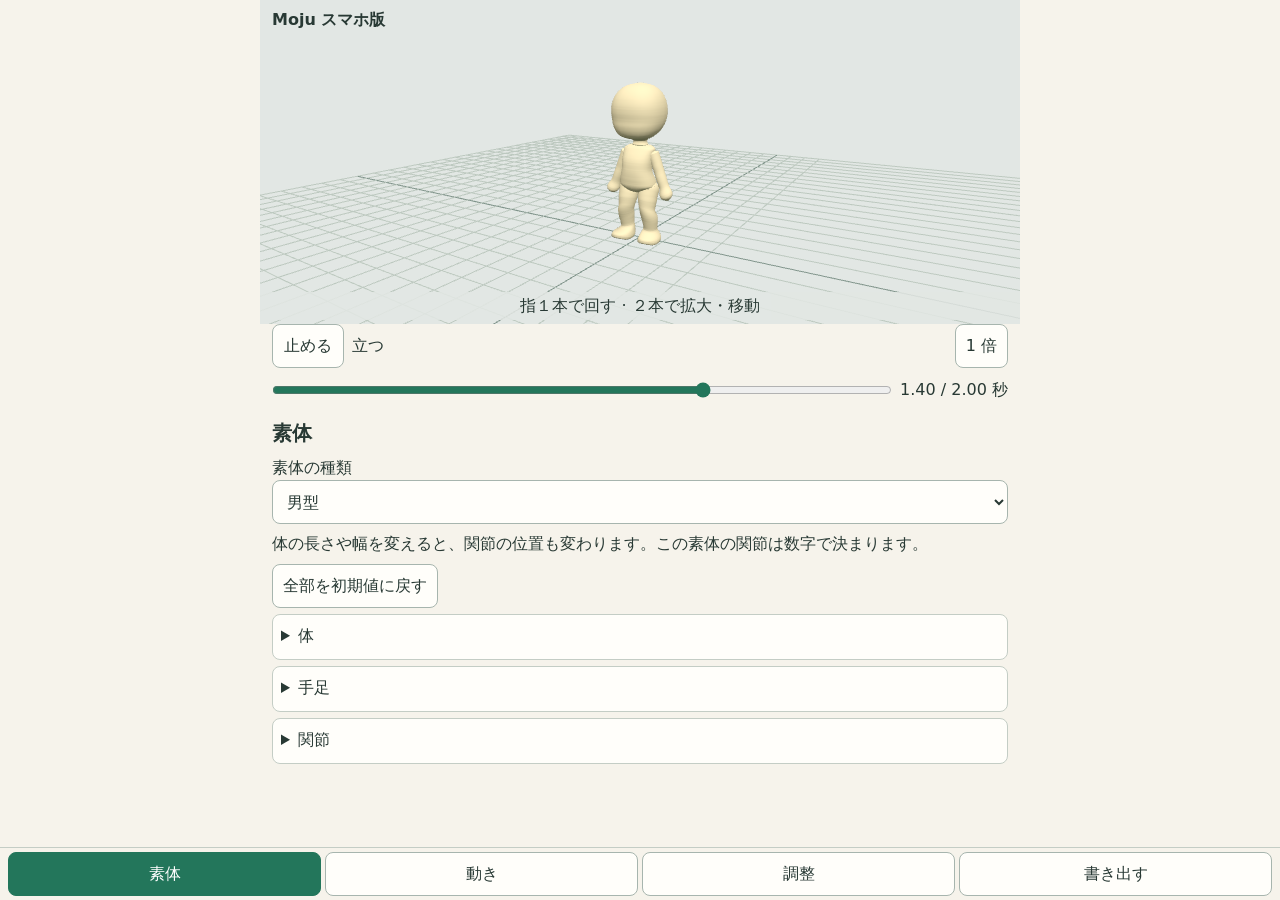
==== mobile/index.html @ 87321634 "Moju スマホ版を公開 Co-Authored-By: Claude Fable 5.2 <noreply@anthropic.com>" ====
<!doctype html>
<html lang="ja">
<head>
  <meta charset="utf-8">
  <meta name="viewport" content="width=device-width, initial-scale=1, viewport-fit=cover">
  <meta name="theme-color" content="#f6f3eb">
  <title>Moju スマホ版</title>
  <link rel="stylesheet" href="./mobile.css">
  <script type="importmap">
{
  "imports": {
    "three": "../vendor/three/build/three.module.js",
    "three/addons/": "../vendor/three/addons/"
  }
}
</script>
</head>
<body>
  <main>
    <section id="viewer" aria-label="素体の立体表示">
      <h1>Moju スマホ版</h1>
      <p class="gesture-hint">指１本で回す · ２本で拡大・移動</p>
    </section>
    <section class="transport" aria-label="動きの再生">
      <div class="play-row">
        <button id="play" type="button" disabled>再生</button>
        <span id="current-motion">読み込み中…</span>
        <button id="speed" type="button" aria-label="速さ 1 倍。押すと切り替え"><span id="speed-value">1 倍</span></button>
      </div>
      <div class="time-row">
        <label for="timeline" class="visually-hidden">再生する時間</label>
        <input id="timeline" type="range" min="0" max="1" step="0.01" value="0" disabled>
        <output id="time-value" for="timeline">0.00 / 0.00 秒</output>
      </div>
    </section>
    <div id="panels">
      <p id="status" role="status" aria-live="polite">素体を準備しています…</p>
      <p id="error" role="alert" hidden></p>
      <section id="panel-body" role="tabpanel" aria-labelledby="tab-body">
        <h2>素体</h2>
        <label for="preset">素体の種類</label>
        <select id="preset"><option value="male">男型</option><option value="female">女型</option></select>
        <p>体の長さや幅を変えると、関節の位置も変わります。この素体の関節は数字で決まります。</p>
        <button id="reset-body" type="button">全部を初期値に戻す</button>
        <div id="body-settings"></div>
      </section>
      <section id="panel-motion" role="tabpanel" aria-labelledby="tab-motion" hidden>
        <h2 class="visually-hidden">動き</h2>
        <label for="motion-search" class="visually-hidden">動きをさがす</label>
        <input id="motion-search" type="search" placeholder="動きをさがす" autocomplete="off" aria-controls="motion-list">
        <p class="motion-hint">右のチェックを入れた動きが書き出しに入ります</p>
        <p id="motion-empty" role="status" hidden>当てはまる動きがありません。</p>
        <div id="motion-list"></div>
      </section>
      <section id="panel-tuning" role="tabpanel" aria-labelledby="tab-tuning" hidden>
        <h2>調整</h2><p>つまみを離すと、いまの動きを作り直して反映します。</p>
        <div id="tuning-settings"></div>
        <details open><summary>関節の角度の足し引き(いま選んでいる動きだけ)</summary>
          <div class="detail-content"><p id="offset-motion"></p>
            <label for="offset-joint">関節</label><select id="offset-joint"></select>
            <div id="offset-settings"></div>
          </div>
        </details>
      </section>
      <section id="panel-export" role="tabpanel" aria-labelledby="tab-export" hidden>
        <h2>書き出す</h2>
        <label for="export-name">名前</label><input id="export-name" type="text" value="moju" maxlength="64" autocomplete="off">
        <p id="export-count">入る動き: 7 個</p><p id="export-size">ファイルの大きさ: 作成後に表示します</p>
        <button id="export-glb" class="primary" type="button">ゲーム用に書き出す(.glb)</button>
        <div class="settings-files">
          <button id="save-settings" type="button">設定をファイルに保存(.json)</button>
          <button id="load-settings" type="button">設定を読み込む</button>
          <input id="settings-file" type="file" accept=".json,application/json" hidden>
        </div>
      </section>
    </div>
  </main>
  <nav id="tabs" role="tablist" aria-label="編集する項目">
    <button id="tab-body" role="tab" aria-controls="panel-body" aria-selected="true" type="button">素体</button>
    <button id="tab-motion" role="tab" aria-controls="panel-motion" aria-selected="false" tabindex="-1" type="button">動き</button>
    <button id="tab-tuning" role="tab" aria-controls="panel-tuning" aria-selected="false" tabindex="-1" type="button">調整</button>
    <button id="tab-export" role="tab" aria-controls="panel-export" aria-selected="false" tabindex="-1" type="button">書き出す</button>
  </nav>
  <script>
    (() => {
      const report = reason => {
        const box = document.querySelector('#error');
        box.hidden = false;
        box.textContent = `スマホ版を動かせませんでした: ${reason?.message ?? reason}`;
        document.querySelector('#panels').scrollTop = 0;
      };
      let resolveReady, rejectReady;
      window.__mobile = { state: null, ready: new Promise((resolve, reject) => {
        resolveReady = resolve; rejectReady = reject;
      }), clipNames: () => [] };
      window.__mobile.ready.catch(() => {});
      addEventListener('error', event => report(event.error ?? event.message));
      addEventListener('unhandledrejection', event => report(event.reason));
      import('./mobile.js').then(module => module.start()).then(resolveReady, error => {
        report(error); rejectReady(error);
      });
    })();
  </script>
</body>
</html>
---- mobile/mobile.css ----
:root { color-scheme: light; font: 16px/1.5 system-ui, sans-serif; color: #283934; background: #f6f3eb; }
* { box-sizing: border-box; }
html { height: 100%; overflow: hidden; }
body { margin: 0; height: 100vh; height: 100dvh; overflow: hidden; display: flex; flex-direction: column; padding: env(safe-area-inset-top) env(safe-area-inset-right) 0 env(safe-area-inset-left); }
main { flex: 1; min-height: 0; min-width: 0; width: 100%; max-width: 760px; margin: 0 auto; display: grid; grid-template-rows: max(220px, 36vh) auto minmax(0, 1fr); grid-template-rows: max(220px, 36dvh) auto minmax(0, 1fr); }
h1 { position: absolute; z-index: 1; top: 8px; left: 12px; margin: 0; font-size: 16px; pointer-events: none; }
h2 { margin: 0 0 8px; font-size: 20px; }
p { margin: 8px 0; overflow-wrap: anywhere; }
button, input, select, output, summary { font: inherit; }
button, select, input[type="text"], input[type="search"] { min-height: 44px; border: 1px solid #a7b5ae; border-radius: 8px; padding: 8px 10px; background: #fffefa; color: inherit; }
button { cursor: pointer; touch-action: manipulation; white-space: normal; overflow-wrap: anywhere; }
button:disabled { cursor: default; opacity: .6; }
button:focus-visible, input:focus-visible, select:focus-visible, summary:focus-visible { outline: 3px solid #23765b; outline-offset: 2px; }
input, select { max-width: 100%; }
input[type="range"] { display: block; width: 100%; min-width: 0; height: 44px; margin: 0; accent-color: #23765b; }
input[type="text"], input[type="search"], select { width: 100%; min-width: 0; }
input[type="checkbox"] { width: 24px; height: 24px; margin: 0; flex-shrink: 0; accent-color: #23765b; }
[hidden] { display: none !important; }
.visually-hidden { position: absolute; width: 1px; height: 1px; padding: 0; margin: -1px; overflow: hidden; clip-path: inset(50%); white-space: nowrap; }
#viewer { position: relative; width: 100%; min-width: 0; min-height: 0; overflow: hidden; background: #e2e7e4; }
#viewer canvas { width: 100%; height: 100%; display: block; touch-action: none; }
.gesture-hint { position: absolute; bottom: 4px; left: 0; right: 0; text-align: center; margin: 0; padding: 2px; pointer-events: none; background: #e2e7e4dc; }
.transport { min-width: 0; padding: 0 12px; line-height: 1.25; }
.play-row { display: grid; grid-template-columns: 72px minmax(0, 1fr) auto; align-items: center; gap: 8px; min-height: 44px; }
.play-row button { min-width: 0; }
#speed { white-space: nowrap; font-variant-numeric: tabular-nums; }
#current-motion { min-width: 0; overflow: hidden; text-overflow: ellipsis; white-space: nowrap; }
.time-row { display: grid; grid-template-columns: minmax(0, 1fr) auto; align-items: center; gap: 8px; min-height: 44px; }
#time-value { white-space: nowrap; font-variant-numeric: tabular-nums; }
#panels { min-height: 0; min-width: 0; padding: 6px 12px; overflow-y: auto; overflow-x: hidden; overscroll-behavior-y: contain; -webkit-overflow-scrolling: touch; }
#status { color: #435d50; }
#error { padding: 8px; border: 1px solid #a03a32; border-radius: 8px; color: #82251e; background: #fff0ed; }
details { border: 1px solid #c4cdc5; border-radius: 8px; background: #fffefa; margin-top: 6px; min-width: 0; }
summary { min-height: 44px; padding: 10px 8px; line-height: 1.4; cursor: pointer; overflow-wrap: anywhere; }
.detail-content { padding: 0 8px 6px; min-width: 0; }
.setting { padding: 4px 0 6px; border-bottom: 1px solid #dce1d9; }
.setting:last-child { border-bottom: 0; }
.setting-heading { display: grid; grid-template-columns: minmax(0, 1fr) auto auto; align-items: center; gap: 6px; }
.setting label { min-width: 0; font-weight: 600; line-height: 1.25; overflow-wrap: anywhere; }
.setting p { font-size: 16px; line-height: 1.25; color: #4b5c52; margin: 0; }
.setting output { font-weight: normal; font-variant-numeric: tabular-nums; }
.setting button { padding: 4px 6px; font-size: 16px; white-space: nowrap; }
.motion-hint { margin: 4px 0; line-height: 1.2; }
#motion-list details { margin-top: 4px; }
.group-count { display: inline-block; margin-left: 6px; white-space: nowrap; font-variant-numeric: tabular-nums; color: #435d50; }
.motion-row { display: grid; grid-template-columns: minmax(0, 1fr) 44px; align-items: center; gap: 4px; min-width: 0; }
.motion-row > button { min-width: 0; width: 100%; min-height: 44px; padding: 6px 8px; line-height: 1.25; text-align: left; }
.motion-row > button[aria-pressed="true"] { background: #e3f2e7; border-color: #23765b; font-weight: 600; }
.include-label { display: flex; align-items: center; justify-content: center; width: 44px; height: 44px; cursor: pointer; touch-action: manipulation; }
.primary { background: #23765b; border-color: #23765b; color: white; }
#panel-export button, .settings-files { width: 100%; }
.settings-files { display: grid; gap: 12px; margin: 24px 0; }
#tabs { flex: none; display: grid; grid-template-columns: repeat(4, minmax(0, 1fr)); gap: 4px; padding: 4px 8px calc(4px + env(safe-area-inset-bottom)); background: #f6f3eb; border-top: 1px solid #c4cdc5; }
#tabs button { padding: 8px 2px; min-width: 0; min-height: 44px; line-height: 1.25; }
#tabs button[aria-selected="true"] { background: #23765b; color: white; border-color: #23765b; }
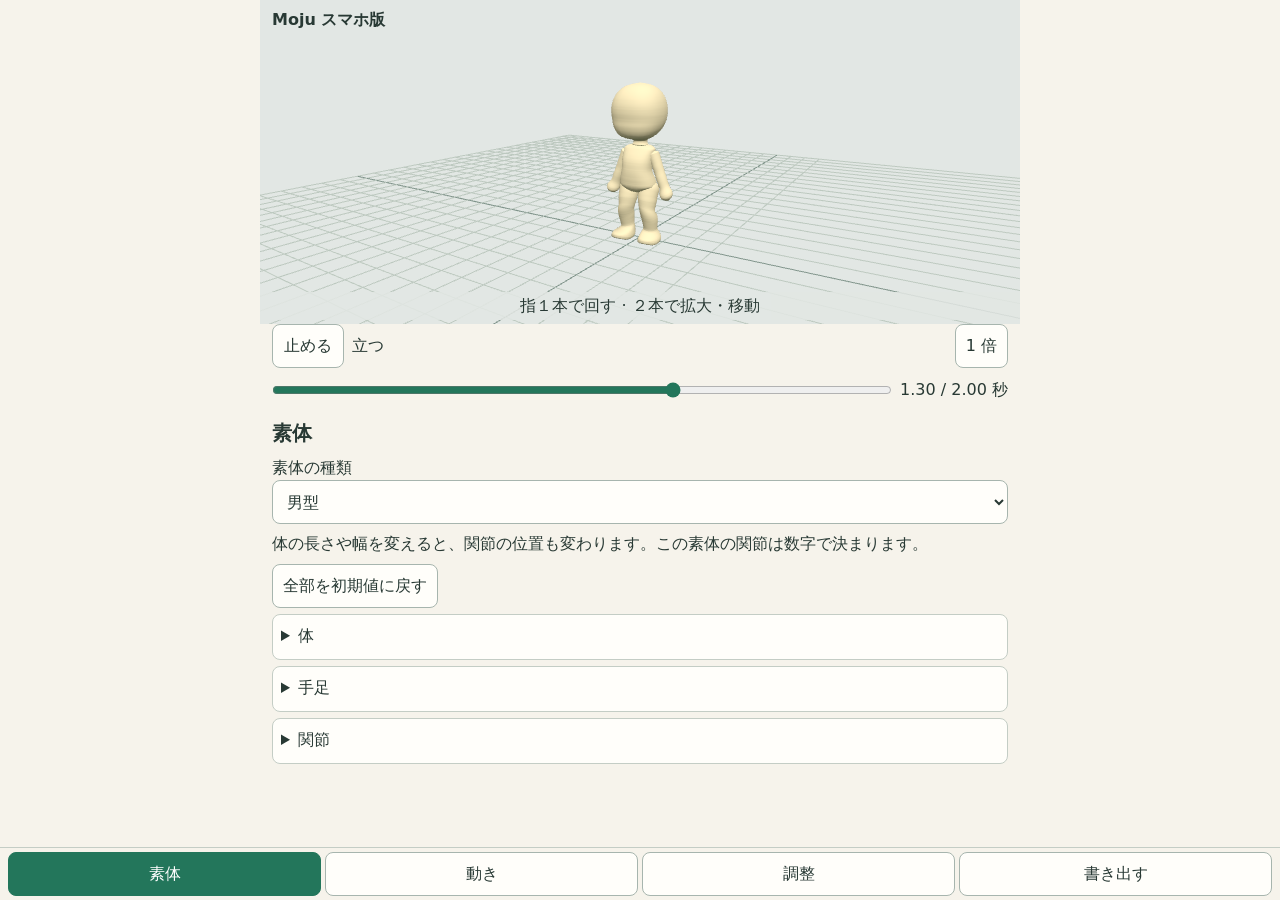
==== commit 3c987c6b: "Moju スマホ版を更新 (410d93a)" ====
--- a/mobile/index.html
+++ b/mobile/index.html
@@ -68,10 +68,11 @@
         <p id="export-count">入る動き: 7 個</p><p id="export-size">ファイルの大きさ: 作成後に表示します</p>
         <button id="export-glb" class="primary" type="button">ゲーム用に書き出す(.glb)</button>
         <div class="settings-files">
-          <button id="save-settings" type="button">設定をファイルに保存(.json)</button>
+          <button id="save-settings" type="button">設定をファイルに保存(.mojumannequin)</button>
           <button id="load-settings" type="button">設定を読み込む</button>
-          <input id="settings-file" type="file" accept=".json,application/json" hidden>
+          <input id="settings-file" type="file" accept=".mojumannequin,.json,application/json" hidden>
         </div>
+        <p><small id="site-version">版: 手元の開発版</small></p>
       </section>
     </div>
   </main>
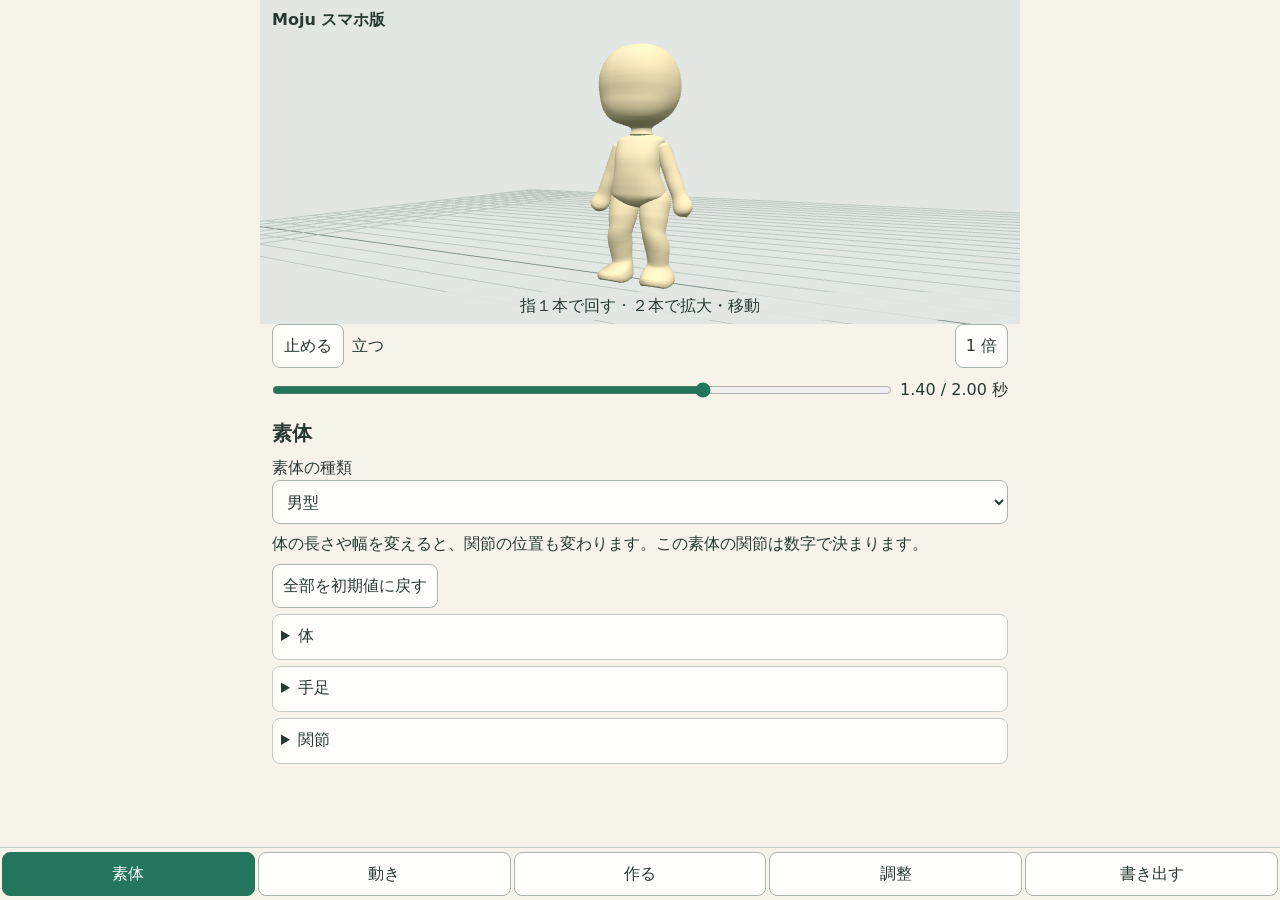
==== commit b270c16b: "Moju スマホ版を更新 (f4f5c90)" ====
--- a/mobile/index.html
+++ b/mobile/index.html
@@ -52,6 +52,7 @@
         <p id="motion-empty" role="status" hidden>当てはまる動きがありません。</p>
         <div id="motion-list"></div>
       </section>
+      <section id="panel-make" role="tabpanel" aria-labelledby="tab-make" hidden></section>
       <section id="panel-tuning" role="tabpanel" aria-labelledby="tab-tuning" hidden>
         <h2>調整</h2><p>つまみを離すと、いまの動きを作り直して反映します。</p>
         <div id="tuning-settings"></div>
@@ -79,6 +80,7 @@
   <nav id="tabs" role="tablist" aria-label="編集する項目">
     <button id="tab-body" role="tab" aria-controls="panel-body" aria-selected="true" type="button">素体</button>
     <button id="tab-motion" role="tab" aria-controls="panel-motion" aria-selected="false" tabindex="-1" type="button">動き</button>
+    <button id="tab-make" role="tab" aria-controls="panel-make" aria-selected="false" tabindex="-1" type="button">作る</button>
     <button id="tab-tuning" role="tab" aria-controls="panel-tuning" aria-selected="false" tabindex="-1" type="button">調整</button>
     <button id="tab-export" role="tab" aria-controls="panel-export" aria-selected="false" tabindex="-1" type="button">書き出す</button>
   </nav>
--- a/mobile/mobile.css
+++ b/mobile/mobile.css
@@ -50,6 +50,61 @@
 .primary { background: #23765b; border-color: #23765b; color: white; }
 #panel-export button, .settings-files { width: 100%; }
 .settings-files { display: grid; gap: 12px; margin: 24px 0; }
-#tabs { flex: none; display: grid; grid-template-columns: repeat(4, minmax(0, 1fr)); gap: 4px; padding: 4px 8px calc(4px + env(safe-area-inset-bottom)); background: #f6f3eb; border-top: 1px solid #c4cdc5; }
-#tabs button { padding: 8px 2px; min-width: 0; min-height: 44px; line-height: 1.25; }
+#tabs { flex: none; display: grid; grid-template-columns: repeat(5, minmax(0, 1fr)); gap: 3px; padding: 4px 2px calc(4px + env(safe-area-inset-bottom)); background: #f6f3eb; border-top: 1px solid #c4cdc5; }
+#tabs button { padding: 8px 1px; min-width: 0; min-height: 44px; line-height: 1.25; }
 #tabs button[aria-selected="true"] { background: #23765b; color: white; border-color: #23765b; }
+#tabs button { font-size: clamp(14px, 4vw, 16px); white-space: nowrap; overflow-wrap: normal; }
+.make-section { min-width: 0; border-top: 1px solid #c4cdc5; padding: 2px 0; }
+.make-section h3 { margin: 0; font-size: 15px; white-space: nowrap; }
+.make-section label { display: block; margin: 0; }
+.make-section .make-check { display: flex; align-items: center; gap: 4px; min-height: 44px; font-size: 12px; cursor: pointer; }
+.make-actions { display: grid; grid-template-columns: repeat(2, minmax(0, 1fr)); gap: 4px; margin: 4px 0; }
+.make-actions > button { min-width: 0; padding: 4px; font-size: 13px; }
+.make-motion { border-top: 0; }
+.make-motion-row { display: grid; grid-template-columns: minmax(0, 1fr) 44px; gap: 4px; }
+.make-motion-row > label { position: absolute; clip-path: inset(50%); width: 1px; height: 1px; overflow: hidden; }
+.make-motion-row:empty { display: none; }
+.make-motion-menu .make-new { grid-column: 1 / -1; }
+.make-motion-row select { font-size: 14px; padding: 4px 6px; }
+.make-key-toolbar { display: grid; grid-template-columns: minmax(0, 1fr) 106px; gap: 4px; }
+.make-keys { display: flex; gap: 4px; overflow-x: auto; min-width: 0; scrollbar-width: none; }
+.make-keys button { flex: none; min-width: 44px; white-space: nowrap; padding: 4px 6px; font-size: 13px; }
+.make-preview { padding: 4px; font-size: 12px; white-space: nowrap; }
+.make-key-time { display: grid; grid-template-columns: 44px minmax(0, 1fr) 98px; align-items: center; gap: 4px; position: relative; }
+.make-key-time label { position: absolute; clip-path: inset(50%); width: 1px; height: 1px; overflow: hidden; }
+.make-key-time output { font-size: 11px; }
+.make-key-time input { grid-column: 2; grid-row: 1; }
+.make-key-time button { font-size: 12px; padding: 4px; }
+.make-pose-heading { display: flex; justify-content: space-between; align-items: center; gap: 4px; }
+.make-pose-row { display: grid; grid-template-columns: minmax(0, 1fr) minmax(0, 1fr); gap: 6px; margin-bottom: 2px; }
+.make-field { display: flex; align-items: center; gap: 3px; min-width: 0; }
+.make-field > label { flex: none; font-size: 11px; max-width: 44px; line-height: 1.1; }
+.make-field select { flex: 1; width: 0; font-size: 12px; padding: 4px 0; }
+.make-modes { display: grid; grid-template-columns: 36px 1fr 1fr; gap: 3px; align-items: center; }
+.make-modes > span { font-size: 11px; line-height: 1.1; }
+.make-modes button { padding: 4px; font-size: 14px; }
+.make-slider { position: relative; padding-top: 18px; }
+.make-slider > output { position: absolute; left: 0; top: 0; font-size: 14px; line-height: 18px; font-variant-numeric: tabular-nums; }
+.make-slider .make-limits { position: absolute; top: 35px; left: 0; right: 0; pointer-events: none; }
+.make-slider input { padding: 0 38px; }
+.make-explanation { font-size: clamp(9px, 2.66vw, 11px); line-height: 1.3; white-space: nowrap; }
+.make-section > p[role="status"] { margin: 0; font-size: 12px; }
+.make-section button[aria-pressed="true"] { background: #e3f2e7; border-color: #23765b; }
+.make-new { width: 100%; }
+.make-limits { display: flex; justify-content: space-between; font-size: 10px; }
+.make-section input[type="number"] { min-height: 44px; width: 100%; padding: 8px; font: inherit; }
+.make-section small { display: block; }
+.joint-overlay { position: absolute; inset: 0; pointer-events: none; overflow: hidden; }
+.joint-dot { position: absolute; width: 28px; height: 28px; min-height: 28px; padding: 0; border: 0; background: transparent; border-radius: 50%; transform: translate(-50%, -50%); pointer-events: auto; touch-action: manipulation; }
+.joint-dot::after { content: ''; display: block; width: 12px; height: 12px; margin: auto; border: 1px solid #275e4bb3; border-radius: 50%; background: transparent; }
+.joint-dot[aria-pressed="true"]::after { width: 16px; height: 16px; background: #ed8428; border-color: #9b4b13; }
+/* 編集時は時間を中央にまとめ、コマとつまみが同じ画面に収まる高さを残す。 */
+main[data-tab="make"] { grid-template-rows: clamp(180px, 30dvh, 220px) 56px minmax(0, 1fr); }
+main[data-tab="make"][data-make-middle="true"] { grid-template-rows: clamp(140px, 24dvh, 180px) 56px minmax(0, 1fr); }
+main[data-tab="make"] .transport { display: grid; grid-template-columns: 52px minmax(0, 1fr) 54px; gap: 6px; align-items: center; }
+main[data-tab="make"] .play-row { display: contents; }
+main[data-tab="make"] #play { grid-column: 1; grid-row: 1; padding: 4px; }
+main[data-tab="make"] #speed { grid-column: 3; grid-row: 1; padding: 4px; font-size: 14px; }
+main[data-tab="make"] #current-motion { position: absolute; width: 1px; height: 1px; overflow: hidden; clip-path: inset(50%); }
+main[data-tab="make"] .time-row { grid-column: 2; grid-row: 1; position: relative; display: flex; align-items: end; height: 56px; padding-top: 12px; }
+main[data-tab="make"] #time-value { position: absolute; top: 0; left: 0; right: 0; text-align: center; font-size: 12px; pointer-events: none; }
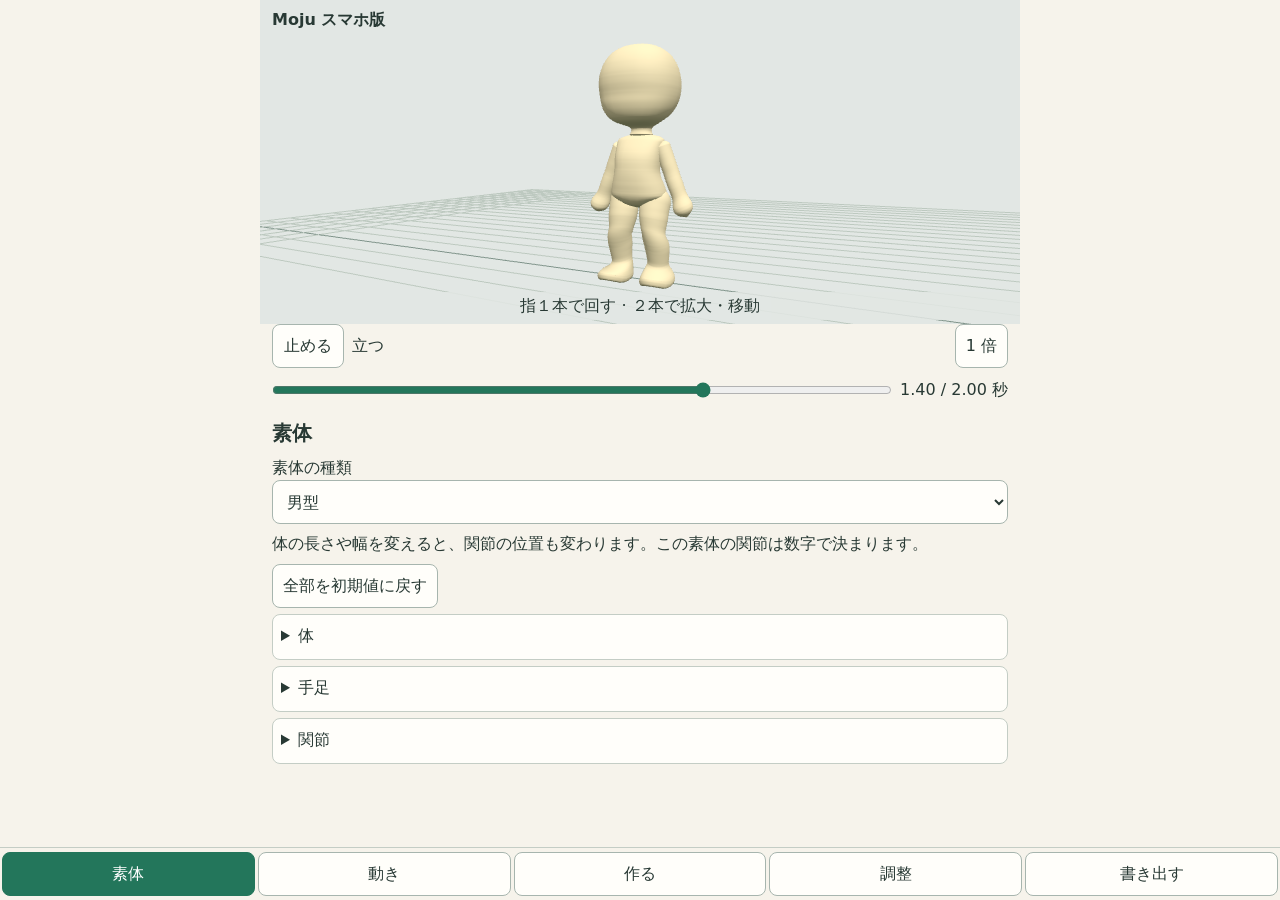
==== commit 28a257b9: "Moju スマホ版を更新 (7893061)" ====
--- a/mobile/index.html
+++ b/mobile/index.html
@@ -6,6 +6,7 @@
   <meta name="theme-color" content="#f6f3eb">
   <title>Moju スマホ版</title>
   <link rel="stylesheet" href="./mobile.css">
+  <link rel="stylesheet" href="../src/make_panel.css">
   <script type="importmap">
 {
   "imports": {
@@ -73,6 +74,17 @@
           <button id="load-settings" type="button">設定を読み込む</button>
           <input id="settings-file" type="file" accept=".mojumannequin,.json,application/json" hidden>
         </div>
+        <section class="page-sharing" aria-labelledby="share-heading">
+          <h3 id="share-heading">このページを送る・別のブラウザで開く</h3>
+          <label for="share-url">このページの住所</label>
+          <input id="share-url" type="text" readonly>
+          <div class="share-actions">
+            <button id="share-page" type="button" hidden>共有する</button>
+            <button id="copy-url" type="button">住所をコピー</button>
+          </div>
+          <p id="share-status" role="status" aria-live="polite"></p>
+          <p><small>作った体や動きは、開いたブラウザごとに別々に覚えます。別のブラウザや別の人に渡すときは「設定をファイルに保存」で作ったファイルを、相手側の「設定を読み込む」で開いてください。</small></p>
+        </section>
         <p><small id="site-version">版: 手元の開発版</small></p>
       </section>
     </div>
--- a/mobile/mobile.css
+++ b/mobile/mobile.css
@@ -50,54 +50,14 @@
 .primary { background: #23765b; border-color: #23765b; color: white; }
 #panel-export button, .settings-files { width: 100%; }
 .settings-files { display: grid; gap: 12px; margin: 24px 0; }
+.page-sharing { min-width: 0; border-top: 1px solid #a7b5ae; padding-top: 16px; overflow-wrap: anywhere; }
+.page-sharing h3 { margin: 0 0 12px; font-size: 18px; }
+.share-actions { display: grid; grid-template-columns: minmax(0, 1fr); gap: 12px; margin: 12px 0; }
+.share-actions button { min-width: 0; }
 #tabs { flex: none; display: grid; grid-template-columns: repeat(5, minmax(0, 1fr)); gap: 3px; padding: 4px 2px calc(4px + env(safe-area-inset-bottom)); background: #f6f3eb; border-top: 1px solid #c4cdc5; }
 #tabs button { padding: 8px 1px; min-width: 0; min-height: 44px; line-height: 1.25; }
 #tabs button[aria-selected="true"] { background: #23765b; color: white; border-color: #23765b; }
 #tabs button { font-size: clamp(14px, 4vw, 16px); white-space: nowrap; overflow-wrap: normal; }
-.make-section { min-width: 0; border-top: 1px solid #c4cdc5; padding: 2px 0; }
-.make-section h3 { margin: 0; font-size: 15px; white-space: nowrap; }
-.make-section label { display: block; margin: 0; }
-.make-section .make-check { display: flex; align-items: center; gap: 4px; min-height: 44px; font-size: 12px; cursor: pointer; }
-.make-actions { display: grid; grid-template-columns: repeat(2, minmax(0, 1fr)); gap: 4px; margin: 4px 0; }
-.make-actions > button { min-width: 0; padding: 4px; font-size: 13px; }
-.make-motion { border-top: 0; }
-.make-motion-row { display: grid; grid-template-columns: minmax(0, 1fr) 44px; gap: 4px; }
-.make-motion-row > label { position: absolute; clip-path: inset(50%); width: 1px; height: 1px; overflow: hidden; }
-.make-motion-row:empty { display: none; }
-.make-motion-menu .make-new { grid-column: 1 / -1; }
-.make-motion-row select { font-size: 14px; padding: 4px 6px; }
-.make-key-toolbar { display: grid; grid-template-columns: minmax(0, 1fr) 106px; gap: 4px; }
-.make-keys { display: flex; gap: 4px; overflow-x: auto; min-width: 0; scrollbar-width: none; }
-.make-keys button { flex: none; min-width: 44px; white-space: nowrap; padding: 4px 6px; font-size: 13px; }
-.make-preview { padding: 4px; font-size: 12px; white-space: nowrap; }
-.make-key-time { display: grid; grid-template-columns: 44px minmax(0, 1fr) 98px; align-items: center; gap: 4px; position: relative; }
-.make-key-time label { position: absolute; clip-path: inset(50%); width: 1px; height: 1px; overflow: hidden; }
-.make-key-time output { font-size: 11px; }
-.make-key-time input { grid-column: 2; grid-row: 1; }
-.make-key-time button { font-size: 12px; padding: 4px; }
-.make-pose-heading { display: flex; justify-content: space-between; align-items: center; gap: 4px; }
-.make-pose-row { display: grid; grid-template-columns: minmax(0, 1fr) minmax(0, 1fr); gap: 6px; margin-bottom: 2px; }
-.make-field { display: flex; align-items: center; gap: 3px; min-width: 0; }
-.make-field > label { flex: none; font-size: 11px; max-width: 44px; line-height: 1.1; }
-.make-field select { flex: 1; width: 0; font-size: 12px; padding: 4px 0; }
-.make-modes { display: grid; grid-template-columns: 36px 1fr 1fr; gap: 3px; align-items: center; }
-.make-modes > span { font-size: 11px; line-height: 1.1; }
-.make-modes button { padding: 4px; font-size: 14px; }
-.make-slider { position: relative; padding-top: 18px; }
-.make-slider > output { position: absolute; left: 0; top: 0; font-size: 14px; line-height: 18px; font-variant-numeric: tabular-nums; }
-.make-slider .make-limits { position: absolute; top: 35px; left: 0; right: 0; pointer-events: none; }
-.make-slider input { padding: 0 38px; }
-.make-explanation { font-size: clamp(9px, 2.66vw, 11px); line-height: 1.3; white-space: nowrap; }
-.make-section > p[role="status"] { margin: 0; font-size: 12px; }
-.make-section button[aria-pressed="true"] { background: #e3f2e7; border-color: #23765b; }
-.make-new { width: 100%; }
-.make-limits { display: flex; justify-content: space-between; font-size: 10px; }
-.make-section input[type="number"] { min-height: 44px; width: 100%; padding: 8px; font: inherit; }
-.make-section small { display: block; }
-.joint-overlay { position: absolute; inset: 0; pointer-events: none; overflow: hidden; }
-.joint-dot { position: absolute; width: 28px; height: 28px; min-height: 28px; padding: 0; border: 0; background: transparent; border-radius: 50%; transform: translate(-50%, -50%); pointer-events: auto; touch-action: manipulation; }
-.joint-dot::after { content: ''; display: block; width: 12px; height: 12px; margin: auto; border: 1px solid #275e4bb3; border-radius: 50%; background: transparent; }
-.joint-dot[aria-pressed="true"]::after { width: 16px; height: 16px; background: #ed8428; border-color: #9b4b13; }
 /* 編集時は時間を中央にまとめ、コマとつまみが同じ画面に収まる高さを残す。 */
 main[data-tab="make"] { grid-template-rows: clamp(180px, 30dvh, 220px) 56px minmax(0, 1fr); }
 main[data-tab="make"][data-make-middle="true"] { grid-template-rows: clamp(140px, 24dvh, 180px) 56px minmax(0, 1fr); }
--- a/src/make_panel.css
+++ b/src/make_panel.css
@@ -0,0 +1,72 @@
+.make-panel { min-width: 0; color: var(--make-text, inherit); }
+.make-panel *, .make-joint-overlay * { box-sizing: border-box; }
+.make-panel [hidden], .make-joint-overlay[hidden], .make-joint-dot[hidden] { display: none !important; }
+.make-panel button, .make-panel input, .make-panel select, .make-panel output, .make-panel summary { font: inherit; }
+.make-panel button, .make-panel select, .make-panel input[type="text"], .make-panel input[type="number"] {
+  min-height: 44px; min-width: 0; max-width: 100%; padding: 8px 10px;
+  border: 1px solid var(--make-control-border, #a7b5ae); border-radius: 8px;
+  background: var(--make-control, #fffefa); color: inherit;
+}
+.make-panel button { cursor: pointer; touch-action: manipulation; overflow-wrap: anywhere; }
+.make-panel button:disabled { cursor: default; opacity: .6; }
+.make-panel input[type="text"], .make-panel select { width: 100%; }
+.make-panel input[type="range"] { display: block; width: 100%; min-width: 0; height: 44px; margin: 0; padding: 0; accent-color: var(--make-accent, #23765b); }
+.make-panel input[type="checkbox"] { width: 24px; height: 24px; margin: 0; flex-shrink: 0; accent-color: var(--make-accent, #23765b); }
+.make-panel :is(button, input, select, summary):focus-visible { outline: 3px solid var(--make-accent, #23765b); outline-offset: 2px; }
+.make-panel p { margin: 8px 0; overflow-wrap: anywhere; }
+.make-panel details { border: 1px solid var(--make-border, #c4cdc5); border-radius: 8px; background: var(--make-control, #fffefa); margin-top: 6px; }
+.make-panel summary { min-height: 44px; padding: 10px 8px; cursor: pointer; }
+.make-panel .make-primary { background: var(--make-accent, #23765b); border-color: var(--make-accent, #23765b); color: var(--make-primary-text, white); }
+.make-visually-hidden { position: absolute; width: 1px; height: 1px; padding: 0; margin: -1px; overflow: hidden; clip-path: inset(50%); white-space: nowrap; }
+.make-desktop {
+  --make-text: #e1e5e6; --make-border: #414b50; --make-control-border: #505c61;
+  --make-control: #202428; --make-accent: #5df5ff; --make-selected: #34464c; --make-primary-text: #202428;
+  margin: 16px 0;
+}
+.make-desktop > summary { cursor: pointer; margin-bottom: 12px; }
+.make-section { min-width: 0; border-top: 1px solid var(--make-border, #c4cdc5); padding: 2px 0; }
+.make-section h3 { margin: 0; font-size: 15px; white-space: nowrap; }
+.make-section label { display: block; margin: 0; }
+.make-section .make-check { display: flex; align-items: center; gap: 4px; min-height: 44px; font-size: 12px; cursor: pointer; }
+.make-actions { display: grid; grid-template-columns: repeat(2, minmax(0, 1fr)); gap: 4px; margin: 4px 0; }
+.make-actions > button { min-width: 0; padding: 4px; font-size: 13px; }
+.make-motion { border-top: 0; }
+.make-motion-row { display: grid; grid-template-columns: minmax(0, 1fr) 44px; gap: 4px; }
+.make-motion-row > label { position: absolute; clip-path: inset(50%); width: 1px; height: 1px; overflow: hidden; }
+.make-motion-row:empty { display: none; }
+.make-motion-menu .make-new { grid-column: 1 / -1; }
+.make-motion-row select { font-size: 14px; padding: 4px 6px; }
+.make-key-toolbar { display: grid; grid-template-columns: minmax(0, 1fr) 84px; gap: 4px; }
+.make-keys { display: flex; gap: 4px; overflow-x: auto; min-width: 0; scrollbar-width: none; }
+.make-keys button { flex: none; min-width: 44px; white-space: nowrap; padding: 4px 6px; font-size: 13px; }
+.make-preview { padding: 4px; font-size: 13px; }
+.make-key-time { display: grid; grid-template-columns: 44px minmax(0, 1fr) 98px; align-items: center; gap: 4px; position: relative; }
+.make-key-time label { position: absolute; clip-path: inset(50%); width: 1px; height: 1px; overflow: hidden; }
+.make-key-time output { font-size: 11px; }
+.make-key-time input { grid-column: 2; grid-row: 1; }
+.make-key-time button { font-size: 12px; padding: 4px; }
+.make-pose-heading { display: flex; justify-content: space-between; align-items: center; gap: 4px; }
+.make-pose-row { display: grid; grid-template-columns: minmax(0, 1fr) minmax(0, 1fr); gap: 6px; margin-bottom: 2px; }
+.make-field { display: flex; align-items: center; gap: 3px; min-width: 0; }
+.make-field > label { flex: none; font-size: 11px; max-width: 44px; line-height: 1.1; }
+
+.make-field > .make-check { flex: 1; max-width: none; min-width: 0; line-height: 1.2; }
+.make-field select { flex: 1; width: 0; font-size: 12px; padding: 4px 0; }
+.make-modes { display: grid; grid-template-columns: 36px 1fr 1fr; gap: 3px; align-items: center; }
+.make-modes > span { font-size: 11px; line-height: 1.1; }
+.make-modes button { padding: 4px; font-size: 14px; }
+.make-slider { position: relative; padding-top: 18px; }
+.make-slider > output { position: absolute; left: 0; top: 0; font-size: 14px; line-height: 18px; font-variant-numeric: tabular-nums; }
+.make-slider .make-limits { position: absolute; top: 35px; left: 0; right: 0; pointer-events: none; }
+.make-panel .make-slider input { padding: 0 38px; }
+.make-explanation { font-size: clamp(9px, 2.66vw, 11px); line-height: 1.3; white-space: nowrap; }
+.make-section > p[role="status"] { margin: 0; font-size: 12px; }
+.make-panel .make-section button[aria-pressed="true"] { background: var(--make-selected, #e3f2e7); border-color: var(--make-accent, #23765b); }
+.make-new { width: 100%; }
+.make-limits { display: flex; justify-content: space-between; font-size: 10px; }
+.make-section input[type="number"] { min-height: 44px; width: 100%; padding: 8px; font: inherit; }
+.make-section small { display: block; }
+.make-joint-overlay { position: absolute; inset: 0; pointer-events: none; overflow: hidden; }
+.make-joint-dot { position: absolute; width: 28px; height: 28px; min-height: 28px; padding: 0; border: 0; background: transparent; border-radius: 50%; transform: translate(-50%, -50%); pointer-events: auto; touch-action: manipulation; }
+.make-joint-dot::after { content: ''; display: block; width: 12px; height: 12px; margin: auto; border: 1px solid var(--make-dot-border, #275e4bb3); border-radius: 50%; background: transparent; }
+.make-joint-dot[aria-pressed="true"]::after { width: 16px; height: 16px; background: var(--make-dot-selected, #ed8428); border-color: var(--make-dot-selected-border, #9b4b13); }
